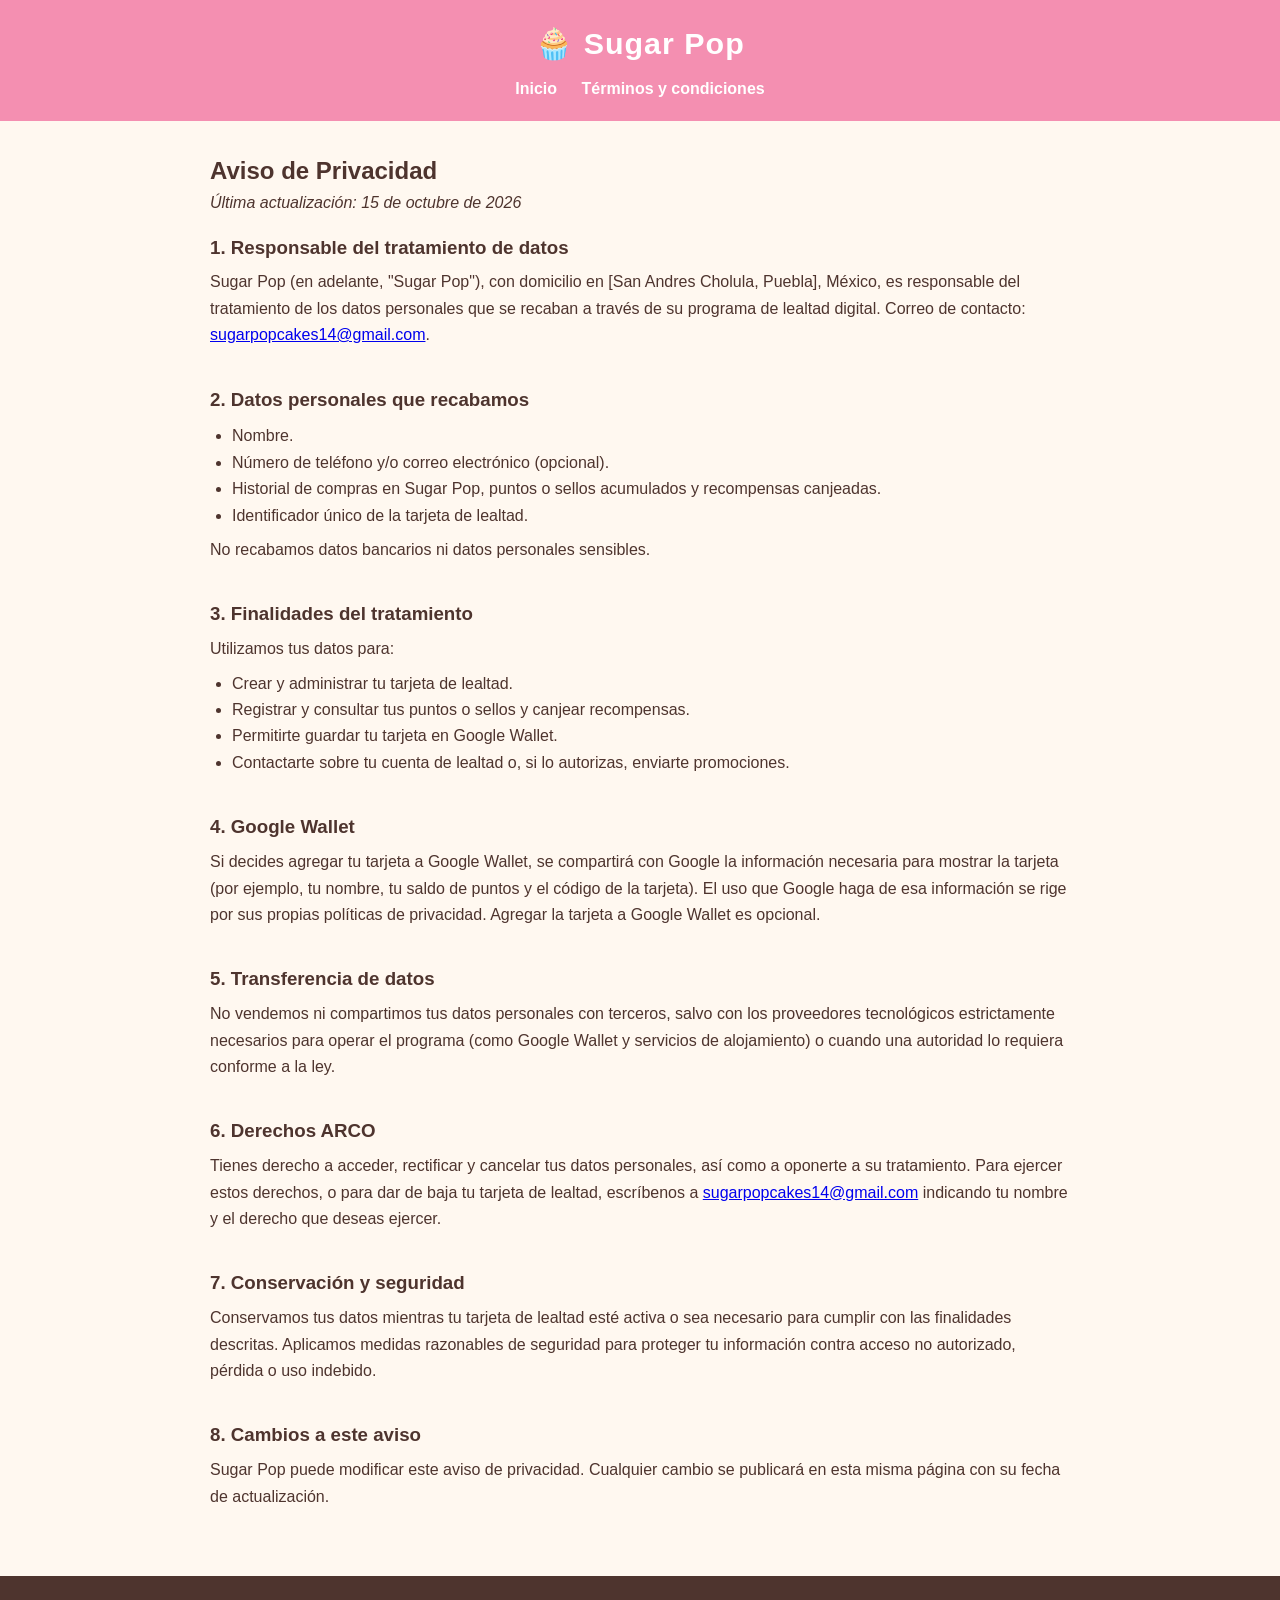
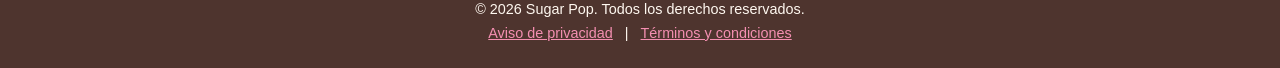
==== privacidad.html @ ac0017d9 "Add files via upload" ====
<!DOCTYPE html>
<html lang="es">
<head>
  <meta charset="UTF-8">
  <meta name="viewport" content="width=device-width, initial-scale=1.0">
  <title>Aviso de Privacidad | Sugar Pop</title>
  <meta name="description" content="Aviso de privacidad de Sugar Pop y de su programa de lealtad digital.">
  <link rel="stylesheet" href="styles.css">
</head>
<body>

<header>
  <h1><a href="index.html">🧁 Sugar Pop</a></h1>
  <nav>
    <a href="index.html">Inicio</a>
    <a href="terminos.html">Términos y condiciones</a>
  </nav>
</header>

<main>
  <h2>Aviso de Privacidad</h2>
  <p><em>Última actualización: 15 de octubre de 2026</em></p>

  <section>
    <h3>1. Responsable del tratamiento de datos</h3>
    <p>Sugar Pop (en adelante, "Sugar Pop"), con domicilio en [San Andres Cholula, Puebla], México, es responsable del tratamiento de los datos personales que se recaban a través de su programa de lealtad digital. Correo de contacto: <a href="mailto:sugarpopcakes14@gmail.com">sugarpopcakes14@gmail.com</a>.</p>
  </section>

  <section>
    <h3>2. Datos personales que recabamos</h3>
    <ul>
      <li>Nombre.</li>
      <li>Número de teléfono y/o correo electrónico (opcional).</li>
      <li>Historial de compras en Sugar Pop, puntos o sellos acumulados y recompensas canjeadas.</li>
      <li>Identificador único de la tarjeta de lealtad.</li>
    </ul>
    <p>No recabamos datos bancarios ni datos personales sensibles.</p>
  </section>

  <section>
    <h3>3. Finalidades del tratamiento</h3>
    <p>Utilizamos tus datos para:</p>
    <ul>
      <li>Crear y administrar tu tarjeta de lealtad.</li>
      <li>Registrar y consultar tus puntos o sellos y canjear recompensas.</li>
      <li>Permitirte guardar tu tarjeta en Google Wallet.</li>
      <li>Contactarte sobre tu cuenta de lealtad o, si lo autorizas, enviarte promociones.</li>
    </ul>
  </section>

  <section>
    <h3>4. Google Wallet</h3>
    <p>Si decides agregar tu tarjeta a Google Wallet, se compartirá con Google la información necesaria para mostrar la tarjeta (por ejemplo, tu nombre, tu saldo de puntos y el código de la tarjeta). El uso que Google haga de esa información se rige por sus propias políticas de privacidad. Agregar la tarjeta a Google Wallet es opcional.</p>
  </section>

  <section>
    <h3>5. Transferencia de datos</h3>
    <p>No vendemos ni compartimos tus datos personales con terceros, salvo con los proveedores tecnológicos estrictamente necesarios para operar el programa (como Google Wallet y servicios de alojamiento) o cuando una autoridad lo requiera conforme a la ley.</p>
  </section>

  <section>
    <h3>6. Derechos ARCO</h3>
    <p>Tienes derecho a acceder, rectificar y cancelar tus datos personales, así como a oponerte a su tratamiento. Para ejercer estos derechos, o para dar de baja tu tarjeta de lealtad, escríbenos a <a href="mailto:sugarpopcakes14@gmail.com">sugarpopcakes14@gmail.com</a> indicando tu nombre y el derecho que deseas ejercer.</p>
  </section>

  <section>
    <h3>7. Conservación y seguridad</h3>
    <p>Conservamos tus datos mientras tu tarjeta de lealtad esté activa o sea necesario para cumplir con las finalidades descritas. Aplicamos medidas razonables de seguridad para proteger tu información contra acceso no autorizado, pérdida o uso indebido.</p>
  </section>

  <section>
    <h3>8. Cambios a este aviso</h3>
    <p>Sugar Pop puede modificar este aviso de privacidad. Cualquier cambio se publicará en esta misma página con su fecha de actualización.</p>
  </section>
</main>

<footer>
  <p>&copy; 2026 Sugar Pop. Todos los derechos reservados.</p>
  <p>
    <a href="privacidad.html">Aviso de privacidad</a> |
    <a href="terminos.html">Términos y condiciones</a>
  </p>
</footer>

</body>
</html>
---- styles.css ----
:root {
  --rosa: #f48fb1;
  --rosa-oscuro: #c2185b;
  --crema: #fff8f0;
  --cafe: #4e342e;
  --blanco: #ffffff;
}

* { box-sizing: border-box; margin: 0; padding: 0; }

body {
  font-family: "Segoe UI", Tahoma, Arial, sans-serif;
  background: var(--crema);
  color: var(--cafe);
  line-height: 1.65;
}

header {
  background: var(--rosa);
  padding: 18px 20px;
  text-align: center;
}

header h1 { color: var(--blanco); font-size: 1.9rem; letter-spacing: 1px; }
header h1 a { color: inherit; text-decoration: none; }

nav { margin-top: 8px; }
nav a {
  color: var(--blanco);
  text-decoration: none;
  margin: 0 10px;
  font-weight: 600;
}
nav a:hover { text-decoration: underline; }

.hero {
  text-align: center;
  padding: 60px 20px;
  background: linear-gradient(180deg, #ffe4ec 0%, var(--crema) 100%);
}
.hero h2 { font-size: 2.2rem; color: var(--rosa-oscuro); margin-bottom: 12px; }
.hero p { max-width: 640px; margin: 0 auto; font-size: 1.1rem; }

main { max-width: 900px; margin: 0 auto; padding: 30px 20px; }

section { margin-bottom: 36px; }
section h2 { color: var(--rosa-oscuro); margin-bottom: 10px; }
section h3 { margin: 16px 0 6px; }

ul { margin: 8px 0 8px 22px; }

.tarjetas {
  display: grid;
  grid-template-columns: repeat(auto-fit, minmax(240px, 1fr));
  gap: 18px;
  margin-top: 14px;
}
.tarjeta {
  background: var(--blanco);
  border-radius: 14px;
  padding: 20px;
  box-shadow: 0 2px 8px rgba(0,0,0,0.08);
}
.tarjeta h3 { margin-top: 0; color: var(--rosa-oscuro); }

footer {
  background: var(--cafe);
  color: var(--crema);
  text-align: center;
  padding: 22px 20px;
  font-size: 0.9rem;
}
footer a { color: var(--rosa); margin: 0 8px; }
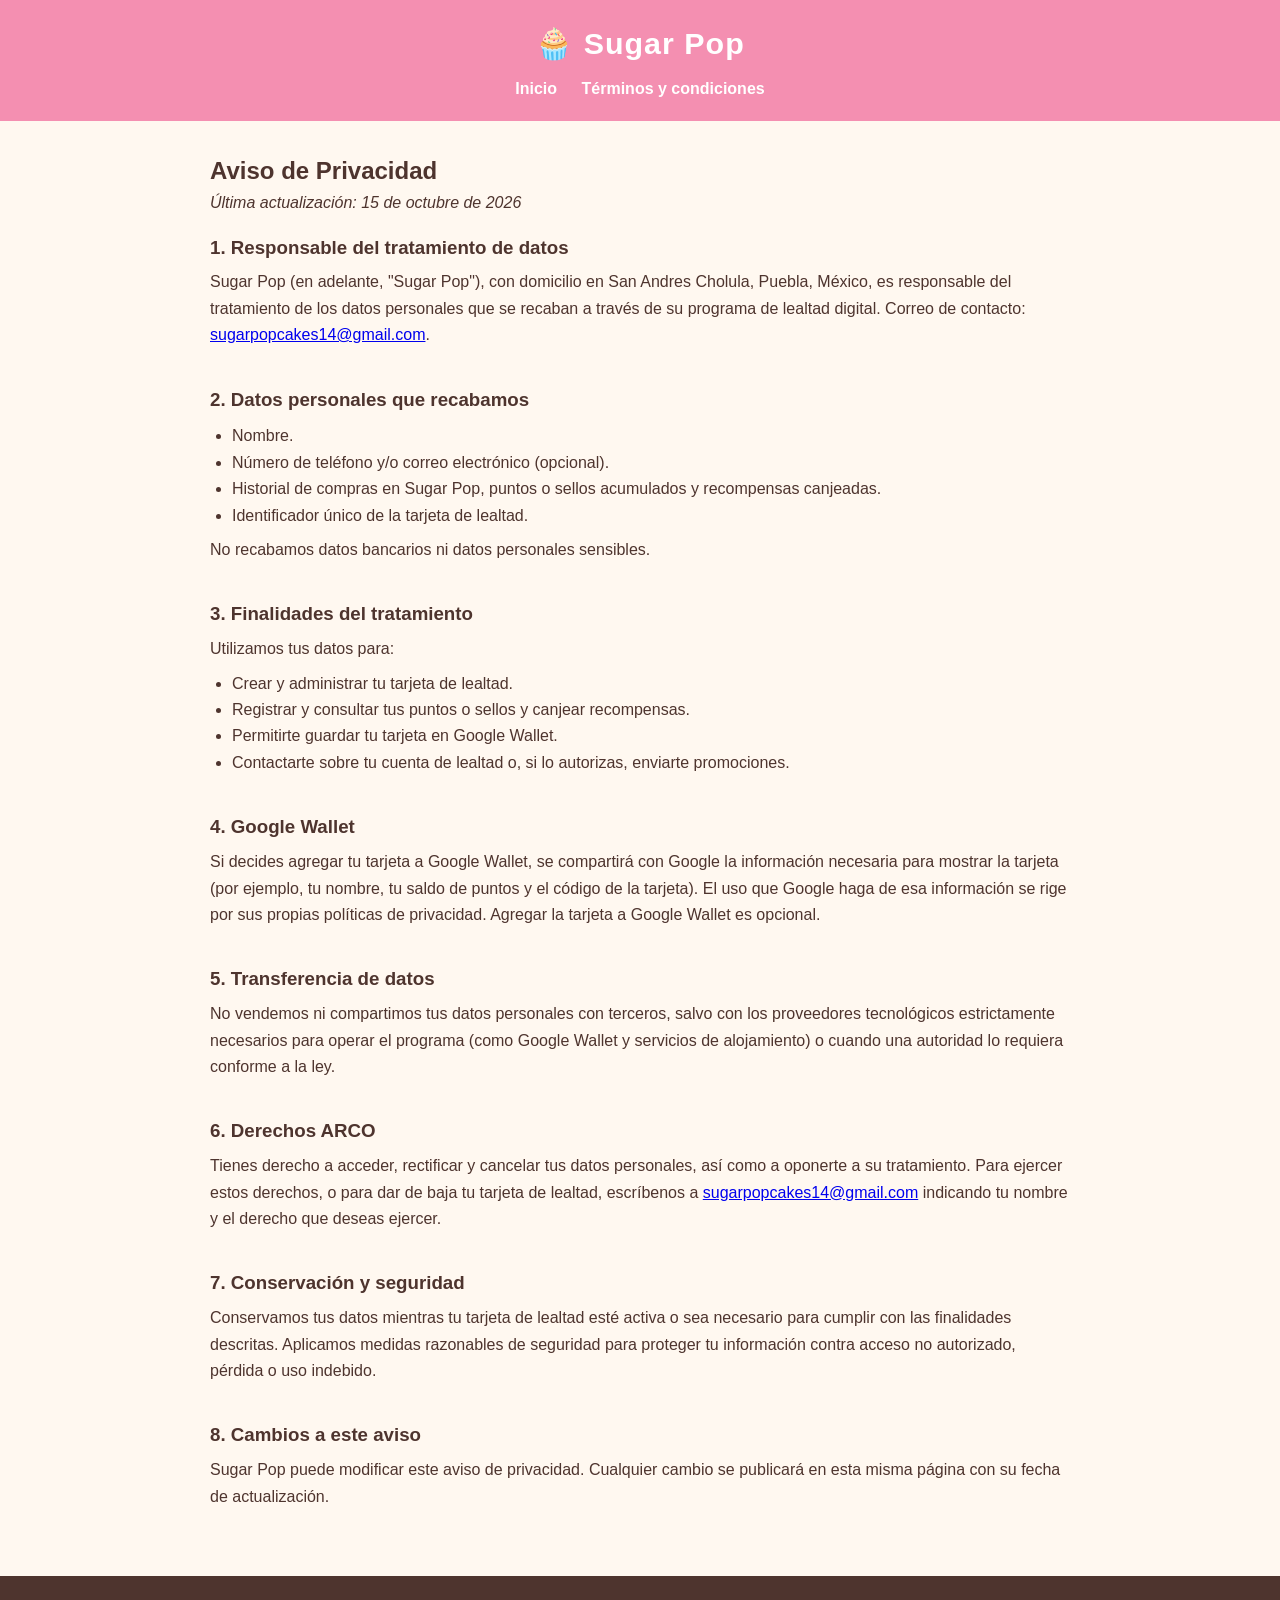
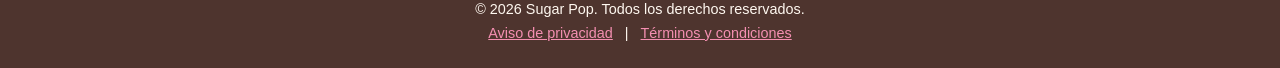
==== commit a9256e57: "Fix formatting in privacy policy contact information" ====
--- a/privacidad.html
+++ b/privacidad.html
@@ -23,7 +23,7 @@
 
   <section>
     <h3>1. Responsable del tratamiento de datos</h3>
-    <p>Sugar Pop (en adelante, "Sugar Pop"), con domicilio en [San Andres Cholula, Puebla], México, es responsable del tratamiento de los datos personales que se recaban a través de su programa de lealtad digital. Correo de contacto: <a href="mailto:sugarpopcakes14@gmail.com">sugarpopcakes14@gmail.com</a>.</p>
+    <p>Sugar Pop (en adelante, "Sugar Pop"), con domicilio en San Andres Cholula, Puebla, México, es responsable del tratamiento de los datos personales que se recaban a través de su programa de lealtad digital. Correo de contacto: <a href="mailto:sugarpopcakes14@gmail.com">sugarpopcakes14@gmail.com</a>.</p>
   </section>
 
   <section>
